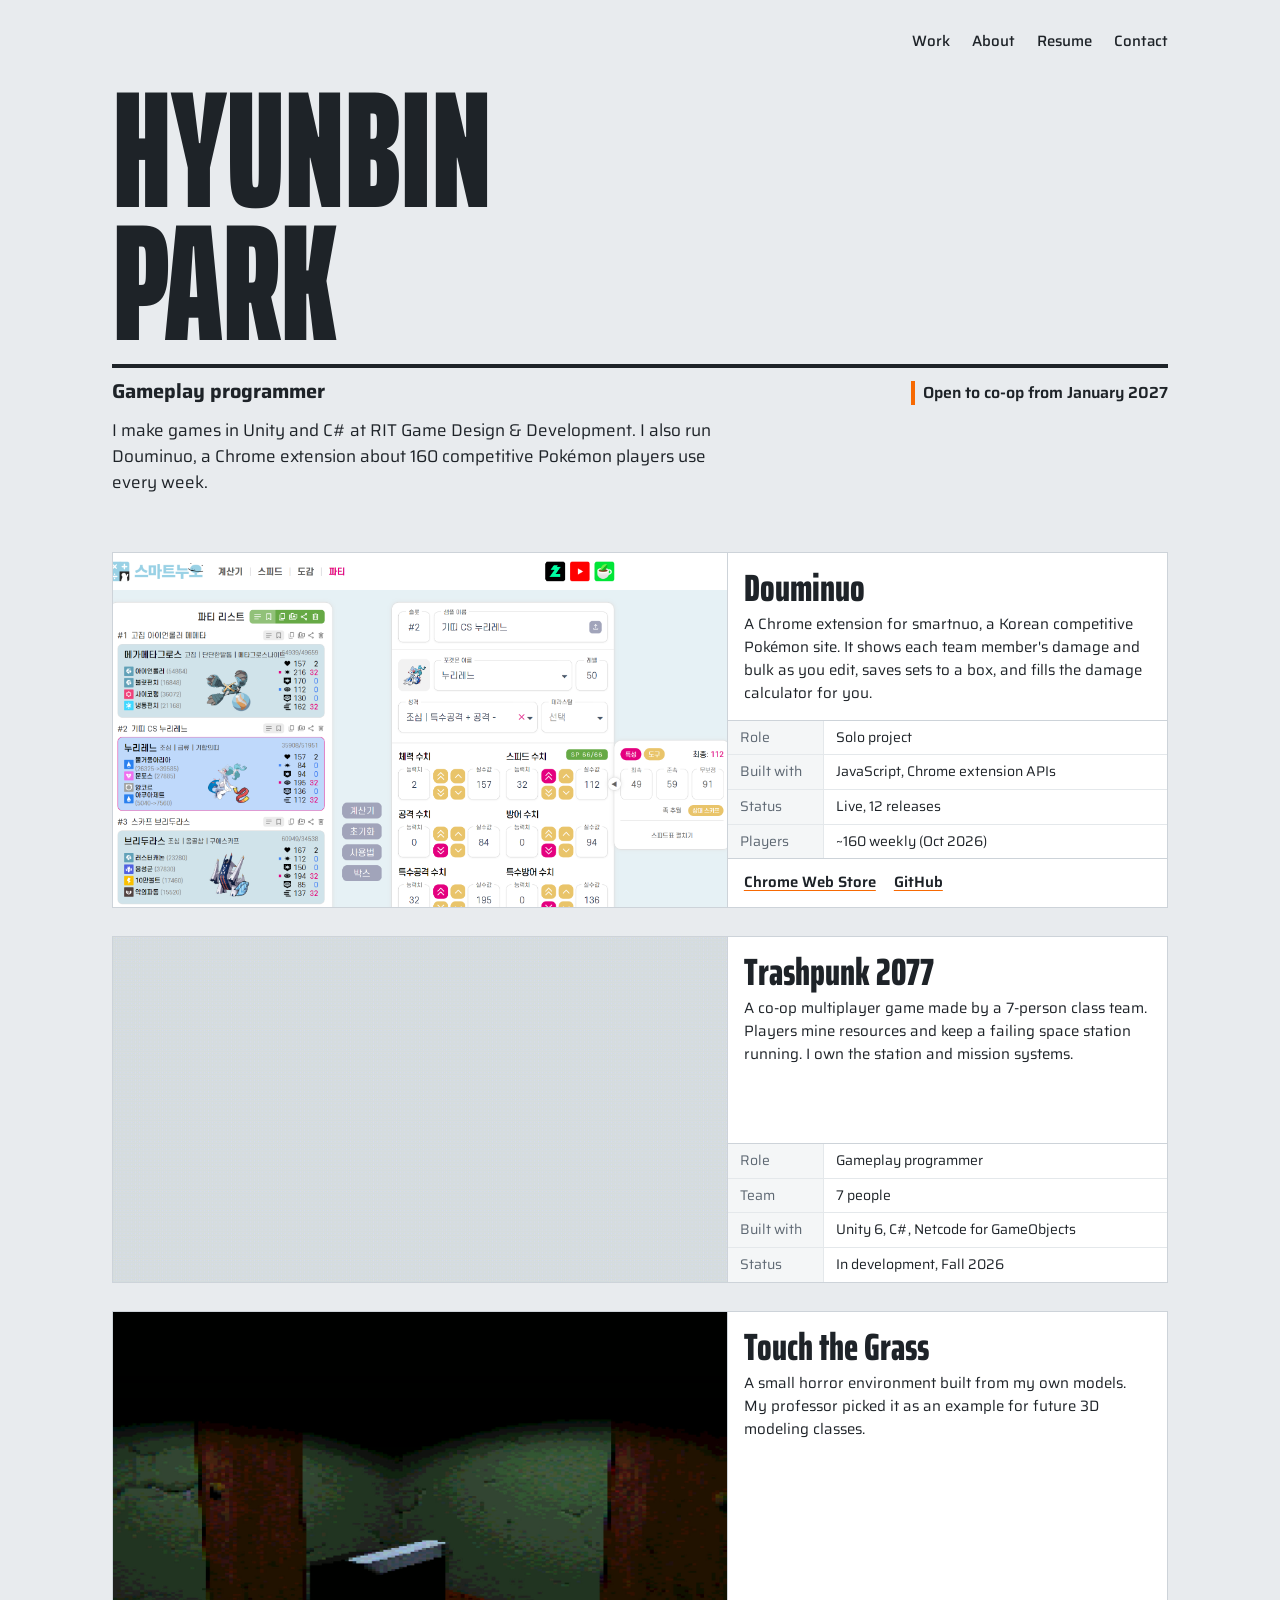
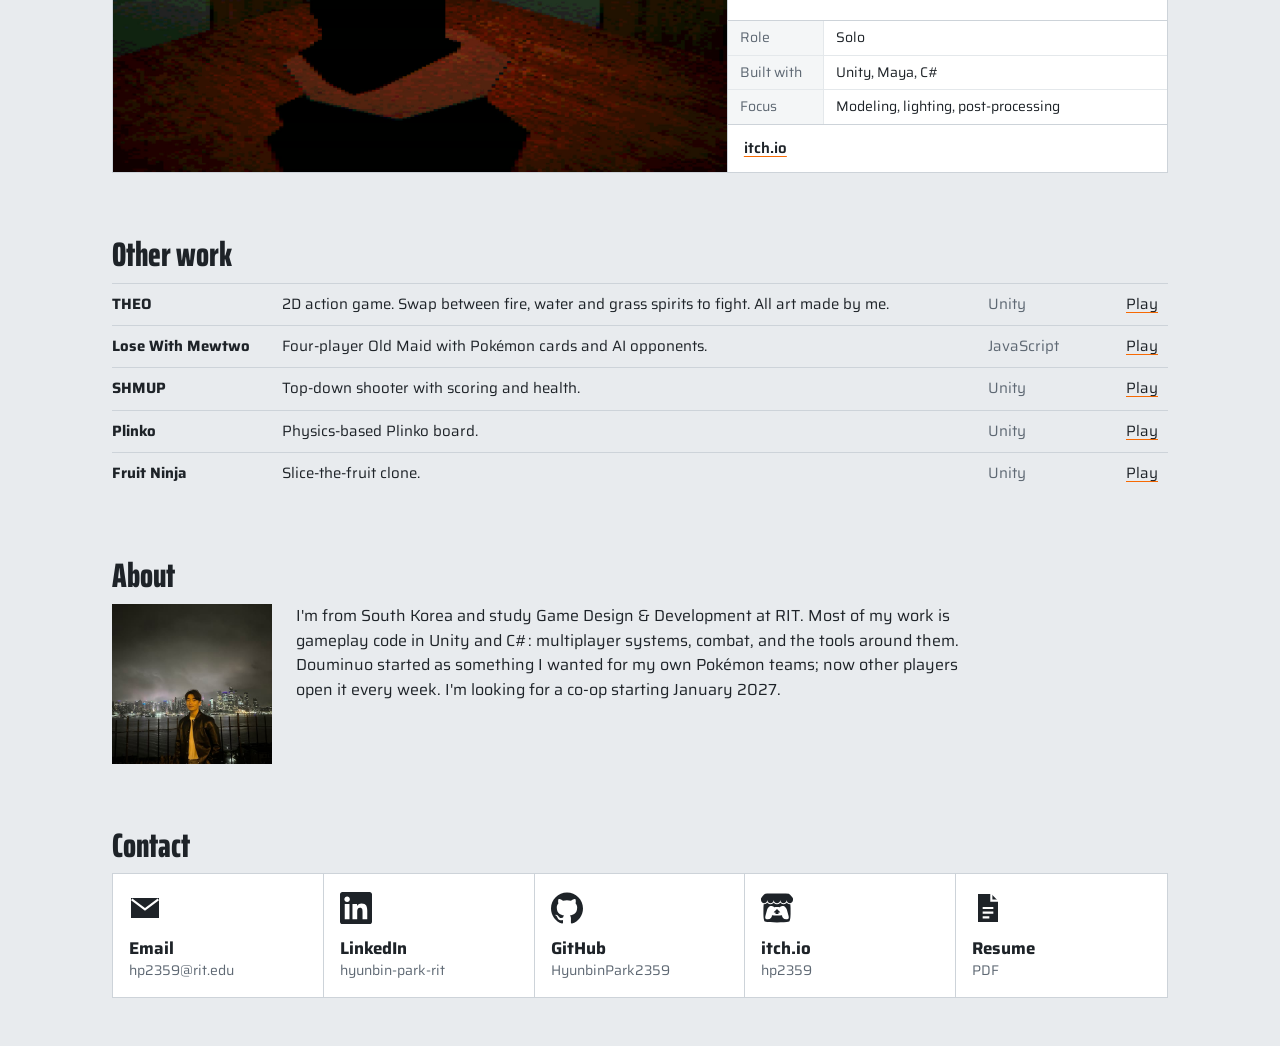
==== index.html @ ad038de9 "feat: make project cards link to case studies, add contact icons" ====
<!doctype html>
<html lang="en">
<head>
<meta charset="utf-8">
<meta name="viewport" content="width=device-width, initial-scale=1">
<title>Hyunbin Park, gameplay programmer</title>
<meta name="description" content="Hyunbin Park, gameplay programmer at RIT. Unity, C#, and Douminuo, a Chrome extension used weekly by competitive Pokémon players. Open to co-op from January 2027.">
<link rel="preconnect" href="https://fonts.googleapis.com">
<link rel="preconnect" href="https://fonts.gstatic.com" crossorigin>
<link href="https://fonts.googleapis.com/css2?family=Saira:wdth,wght@50..125,300..900&display=swap" rel="stylesheet">
<link rel="stylesheet" href="styles.css">
</head>
<body>
<div class="page">
  <nav class="nav" aria-label="Main"><a href="#work">Work</a><a href="#about">About</a><a href="assets/resume.pdf" target="_blank" rel="noopener">Resume</a><a href="#contact">Contact</a></nav>

  <header class="hero">
    <h1 class="name">Hyunbin<br> Park</h1>
    <div class="hero-row"><span class="role">Gameplay programmer</span><span class="avail">Open to co-op from January 2027</span></div>
    <p class="lede">I make games in Unity and C# at RIT Game Design &amp; Development. I also run Douminuo, a Chrome extension about 160 competitive Pokémon players use every week.</p>
  </header>

  <main>
  <section class="work" id="work" aria-label="Featured work">
    <article class="proj">
      <div class="media"><img src="assets/douminuo-overview.png" alt="Douminuo showing damage and bulk numbers on smartnuo's team page" width="2093" height="1152"></div>
      <div class="side">
        <h2><a href="douminuo.html">Douminuo</a></h2>
        <p class="blurb">A Chrome extension for smartnuo, a Korean competitive Pokémon site. It shows each team member's damage and bulk as you edit, saves sets to a box, and fills the damage calculator for you.</p>
        <dl class="insp">
          <dt>Role</dt><dd>Solo project</dd>
          <dt>Built with</dt><dd>JavaScript, Chrome extension APIs</dd>
          <dt>Status</dt><dd>Live, 12 releases</dd>
          <dt>Players</dt><dd>~160 weekly (Oct 2026)</dd>
        </dl>
        <div class="more"><a href="https://chromewebstore.google.com/detail/bmgohocnliecjcefhnaakbdcfjcdmoan" target="_blank" rel="noopener">Chrome Web Store</a><a href="https://github.com/douminuo/douminuo/blob/main/README.en.md" target="_blank" rel="noopener">GitHub</a></div>
      </div>
    </article>

    <article class="proj">
      <div class="media"><img src="assets/trashpunk.gif" alt="Trashpunk 2077 gameplay: players working around the space station" width="1280" height="720"></div>
      <div class="side">
        <h2><a href="trashpunk-2077.html">Trashpunk 2077</a></h2>
        <p class="blurb">A co-op multiplayer game made by a 7-person class team. Players mine resources and keep a failing space station running. I own the station and mission systems.</p>
        <dl class="insp">
          <dt>Role</dt><dd>Gameplay programmer</dd>
          <dt>Team</dt><dd>7 people</dd>
          <dt>Built with</dt><dd>Unity 6, C#, Netcode for GameObjects</dd>
          <dt>Status</dt><dd>In development, Fall 2026</dd>
        </dl>
      </div>
    </article>

    <article class="proj">
      <div class="media"><img src="assets/touch-the-grass.jpg" alt="Touch the Grass: a dark room with green walls and two wooden doors" width="1600" height="1200" loading="lazy"></div>
      <div class="side">
        <h2><a href="touch-the-grass.html">Touch the Grass</a></h2>
        <p class="blurb">A small horror environment built from my own models. My professor picked it as an example for future 3D modeling classes.</p>
        <dl class="insp">
          <dt>Role</dt><dd>Solo</dd>
          <dt>Built with</dt><dd>Unity, Maya, C#</dd>
          <dt>Focus</dt><dd>Modeling, lighting, post-processing</dd>
        </dl>
        <div class="more"><a href="https://hp2359.itch.io/touch-the-grass" target="_blank" rel="noopener">itch.io</a></div>
      </div>
    </article>
  </section>

  <h2 class="sec-h">Other work</h2>
  <table class="other">
    <tr><th scope="row">THEO</th><td>2D action game. Swap between fire, water and grass spirits to fight. All art made by me.</td><td class="eng">Unity</td><td class="lk"><a href="https://hp2359.itch.io/theo" target="_blank" rel="noopener">Play</a></td></tr>
    <tr><th scope="row">Lose With Mewtwo</th><td>Four-player Old Maid with Pokémon cards and AI opponents.</td><td class="eng">JavaScript</td><td class="lk"><a href="https://people.rit.edu/hp2359/235/project3/" target="_blank" rel="noopener">Play</a></td></tr>
    <tr><th scope="row">SHMUP</th><td>Top-down shooter with scoring and health.</td><td class="eng">Unity</td><td class="lk"><a href="https://hp2359.itch.io/shmup-final" target="_blank" rel="noopener">Play</a></td></tr>
    <tr><th scope="row">Plinko</th><td>Physics-based Plinko board.</td><td class="eng">Unity</td><td class="lk"><a href="https://igme-202-2245.github.io/202-work-HyunbinPark2359/Project_01/" target="_blank" rel="noopener">Play</a></td></tr>
    <tr><th scope="row">Fruit Ninja</th><td>Slice-the-fruit clone.</td><td class="eng">Unity</td><td class="lk"><a href="https://igme-202-2245.github.io/202-work-HyunbinPark2359/Project_02/" target="_blank" rel="noopener">Play</a></td></tr>
  </table>

  <h2 class="sec-h" id="about">About</h2>
  <div class="about">
    <img src="assets/me.jpg" alt="Hyunbin Park" width="480" height="640" loading="lazy">
    <p>I'm from South Korea and study Game Design &amp; Development at RIT. Most of my work is gameplay code in Unity and C#: multiplayer systems, combat, and the tools around them. Douminuo started as something I wanted for my own Pokémon teams; now other players open it every week. I'm looking for a co-op starting January 2027.</p>
  </div>

  <h2 class="sec-h" id="contact">Contact</h2>
  <div class="contact">
    <a href="mailto:hp2359@rit.edu"><svg viewBox="0 0 24 24" aria-hidden="true"><path d="M1.5 4.5h21v15h-21z"/><path class="cut" d="m2 5.5 10 7.5 10-7.5"/></svg><span>Email<small>hp2359@rit.edu</small></span></a>
    <a href="https://linkedin.com/in/hyunbin-park-rit/" target="_blank" rel="noopener"><svg viewBox="0 0 24 24" aria-hidden="true"><path d="M20.447 20.452h-3.554v-5.569c0-1.328-.027-3.037-1.852-3.037-1.853 0-2.136 1.445-2.136 2.939v5.667H9.351V9h3.414v1.561h.046c.477-.9 1.637-1.85 3.37-1.85 3.601 0 4.267 2.37 4.267 5.455v6.286zM5.337 7.433c-1.144 0-2.063-.926-2.063-2.065 0-1.138.92-2.063 2.063-2.063 1.14 0 2.064.925 2.064 2.063 0 1.139-.925 2.065-2.064 2.065zm1.782 13.019H3.555V9h3.564v11.452zM22.225 0H1.771C.792 0 0 .774 0 1.729v20.542C0 23.227.792 24 1.771 24h20.451C23.2 24 24 23.227 24 22.271V1.729C24 .774 23.2 0 22.222 0h.003z"/></svg><span>LinkedIn<small>hyunbin-park-rit</small></span></a>
    <a href="https://github.com/HyunbinPark2359" target="_blank" rel="noopener"><svg viewBox="0 0 24 24" aria-hidden="true"><path d="M12 .297c-6.63 0-12 5.373-12 12 0 5.303 3.438 9.8 8.205 11.385.6.113.82-.258.82-.577 0-.285-.01-1.04-.015-2.04-3.338.724-4.042-1.61-4.042-1.61C4.422 18.07 3.633 17.7 3.633 17.7c-1.087-.744.084-.729.084-.729 1.205.084 1.838 1.236 1.838 1.236 1.07 1.835 2.809 1.305 3.495.998.108-.776.417-1.305.76-1.605-2.665-.3-5.466-1.332-5.466-5.93 0-1.31.465-2.38 1.235-3.22-.135-.303-.54-1.523.105-3.176 0 0 1.005-.322 3.3 1.23.96-.267 1.98-.399 3-.405 1.02.006 2.04.138 3 .405 2.28-1.552 3.285-1.23 3.285-1.23.645 1.653.24 2.873.12 3.176.765.84 1.23 1.91 1.23 3.22 0 4.61-2.805 5.625-5.475 5.92.42.36.81 1.096.81 2.22 0 1.606-.015 2.896-.015 3.286 0 .315.21.69.825.57C20.565 22.092 24 17.592 24 12.297c0-6.627-5.373-12-12-12"/></svg><span>GitHub<small>HyunbinPark2359</small></span></a>
    <a href="https://hp2359.itch.io" target="_blank" rel="noopener"><svg viewBox="0 0 24 24" aria-hidden="true"><path d="M3.13 1.338C2.08 1.96.02 4.328 0 4.95v1.03c0 1.303 1.22 2.45 2.325 2.45 1.33 0 2.436-1.102 2.436-2.41 0 1.308 1.07 2.41 2.4 2.41 1.328 0 2.362-1.102 2.362-2.41 0 1.308 1.137 2.41 2.466 2.41h.024c1.33 0 2.466-1.102 2.466-2.41 0 1.308 1.034 2.41 2.363 2.41 1.33 0 2.4-1.102 2.4-2.41 0 1.308 1.106 2.41 2.435 2.41C22.78 8.43 24 7.282 24 5.98V4.95c-.02-.62-2.082-2.99-3.13-3.612-3.253-.114-5.508-.134-8.87-.133-3.362 0-7.945.053-8.87.133zm6.376 6.477a2.74 2.74 0 0 1-.468.602c-.5.49-1.19.795-1.947.795a2.786 2.786 0 0 1-1.95-.795c-.182-.178-.32-.37-.446-.59-.127.222-.303.412-.486.59a2.788 2.788 0 0 1-1.95.795c-.092 0-.187-.025-.264-.052-.107 1.113-.152 2.176-.168 2.95v.005l-.006 1.167c.02 2.334-.23 7.564 1.03 8.85 1.952.454 5.545.662 9.15.663 3.605 0 7.198-.21 9.15-.664 1.26-1.284 1.01-6.514 1.03-8.848l-.006-1.167v-.004c-.016-.775-.06-1.838-.168-2.95-.077.026-.172.052-.263.052a2.788 2.788 0 0 1-1.95-.795c-.184-.178-.36-.368-.486-.59-.127.22-.265.412-.447.59a2.786 2.786 0 0 1-1.95.794c-.76 0-1.446-.303-1.948-.793a2.74 2.74 0 0 1-.468-.602 2.738 2.738 0 0 1-.463.602 2.787 2.787 0 0 1-1.95.794h-.16a2.787 2.787 0 0 1-1.95-.793 2.738 2.738 0 0 1-.464-.602zm-2.004 2.59v.002c.795.002 1.5 0 2.373.953.687-.072 1.406-.108 2.125-.107.72 0 1.438.035 2.125.107.873-.953 1.578-.95 2.372-.953.376 0 1.876 0 2.92 2.934l1.123 4.028c.832 2.995-.266 3.068-1.636 3.07-2.03-.075-3.156-1.55-3.156-3.025-1.124.184-2.436.276-3.748.277-1.312 0-2.624-.093-3.748-.277 0 1.475-1.125 2.95-3.156 3.026-1.37-.004-2.468-.077-1.636-3.072l1.122-4.027c1.045-2.934 2.545-2.934 2.92-2.934zM12 12.714c-.002.002-2.14 1.964-2.523 2.662l1.4-.056v1.22c0 .056.56.033 1.123.007.562.026 1.124.05 1.124-.008v-1.22l1.4.055C14.138 14.677 12 12.713 12 12.713z"/></svg><span>itch.io<small>hp2359</small></span></a>
    <a href="assets/resume.pdf" target="_blank" rel="noopener"><svg viewBox="0 0 24 24" aria-hidden="true"><path d="M4.5 1.5h10L19.5 6.5v16h-15z"/><path class="cut" d="M14.5 1.5v5h5M8 12h8M8 15.5h8M8 19h5"/></svg><span>Resume<small>PDF</small></span></a>
  </div>
  </main>
</div>
</body>
</html>
---- styles.css ----
:root {
  --bg: #E8EBEE; --surface: #FFFFFF; --ink: #1E2328; --muted: #5E6873; --line: #CDD3D9; --accent: #F76902;
  --row: #E4E8EB; --key: #F4F6F7; --media: #D9DEE3;
}
* { box-sizing: border-box; }
html { -webkit-text-size-adjust: 100%; }
body { margin: 0; background: var(--bg); color: var(--ink); font-family: "Saira", sans-serif; font-size: 16px; line-height: 1.55; }
p { margin: 0 0 12px; text-wrap: pretty; }
h1, h2, h3 { text-wrap: balance; }
img, video { display: block; width: 100%; height: auto; }
a { color: var(--ink); text-decoration-color: var(--accent); text-underline-offset: 3px; }
a:hover { color: var(--accent); }
:focus-visible { outline: 3px solid var(--accent); outline-offset: 2px; }

.page { max-width: 1120px; margin: 0 auto; padding: 28px 32px 48px; }
.nav, .topbar { display: flex; justify-content: flex-end; gap: 22px; font-size: 15px; font-weight: 500; }
.topbar { justify-content: space-between; align-items: baseline; }
.nav a, .topbar a { text-decoration: none; }
.nav a, .topbar a, .more a, .links a, .lk a, .contact a { padding-block: 2px; }
.topbar .home { font-stretch: 62%; font-weight: 850; font-size: 20px; text-transform: uppercase; white-space: nowrap; }
.topbar span { display: flex; gap: 22px; }

/* Homepage hero */
.hero { margin-top: 28px; }
.name { font-stretch: 50%; font-weight: 900; font-size: clamp(72px, 13vw, 168px); line-height: .8; letter-spacing: -1px; margin: 0; text-transform: uppercase; }
.hero-row { display: flex; justify-content: space-between; align-items: baseline; gap: 8px 16px; flex-wrap: wrap;
  border-top: 4px solid var(--ink); margin-top: 14px; padding-top: 8px; }
.role { font-weight: 700; font-size: 20px; }
/* Orange as a marker, not text: #F76902 on --bg is 2.5:1. */
.avail { font-weight: 600; border-left: 4px solid var(--accent); padding-left: 8px; }
.lede { margin-top: 10px; max-width: 60ch; font-size: 17px; }

/* Featured projects */
.work { margin-top: 56px; display: grid; gap: 28px; }
.proj { position: relative; display: grid; grid-template-columns: 7fr 5fr; background: var(--surface); border: 1px solid var(--line); }
.proj .media { border-right: 1px solid var(--line); background: var(--media); }
/* Fill the media column when the side column is taller than the image. */
.proj .media img { height: 100%; object-fit: cover; }
.side { display: flex; flex-direction: column; }
.proj h2 { font-stretch: 62%; font-weight: 850; font-size: 38px; line-height: 1; margin: 16px 16px 6px; }
/* The title link covers the whole card; the outside links sit above it. */
.proj h2 a { text-decoration: none; }
.proj h2 a::after { content: ""; position: absolute; inset: 0; }
.proj h2 a:focus-visible { outline: none; }
.proj:has(h2 a:focus-visible) { outline: 3px solid var(--accent); outline-offset: 2px; }
.proj:has(h2 a:hover) { border-color: var(--ink); }
.proj:has(h2 a:hover) h2 a { color: var(--ink); text-decoration: underline; text-decoration-color: var(--accent); text-decoration-thickness: 3px; }
.proj .more a { position: relative; z-index: 1; }
.blurb { margin: 0 16px 14px; font-size: 15px; max-width: 44ch; }
.insp { display: grid; grid-template-columns: 96px 1fr; font-size: 14px; margin: 0; }
.proj .insp { border-top: 1px solid var(--line); margin-top: auto; }
.insp dt, .insp dd { margin: 0; padding: 6px 12px; border-bottom: 1px solid var(--row); }
.insp dt { color: var(--muted); background: var(--key); border-right: 1px solid var(--row); }
.insp dt:last-of-type, .insp dd:last-of-type { border-bottom: 0; }
.more { padding: 10px 16px; border-top: 1px solid var(--line); font-weight: 600; font-size: 15px; display: flex; flex-wrap: wrap; gap: 6px 18px; }

/* Sections */
.sec-h { font-stretch: 62%; font-weight: 850; font-size: 34px; line-height: 1.05; margin: 64px 0 10px; }
.other { width: 100%; border-collapse: collapse; font-size: 15px; }
.other th, .other td { padding: 9px 10px 9px 0; border-top: 1px solid var(--line); vertical-align: baseline; }
.other th { font-weight: 700; text-align: left; width: 170px; }
.other .eng { color: var(--muted); width: 110px; }
.other .lk { text-align: right; width: 70px; }
.about { display: grid; grid-template-columns: 160px 1fr; gap: 24px; align-items: start; }
.about img { aspect-ratio: 1; object-fit: cover; object-position: 50% 30%; }
.about p { max-width: 62ch; }
.contact { display: grid; grid-template-columns: repeat(5, 1fr); background: var(--surface); border: 1px solid var(--line); }
.contact a { display: flex; flex-direction: column; gap: 14px; padding: 18px 16px; border-right: 1px solid var(--line); text-decoration: none; font-size: 17px; font-weight: 700; line-height: 1.2; }
.contact a:last-child { border-right: 0; }
.contact a:hover { color: var(--ink); background: var(--key); }
.contact a:hover svg { color: var(--accent); }
.contact svg { width: 32px; height: 32px; fill: currentColor; }
.contact .cut { fill: none; stroke: var(--surface); stroke-width: 1.6; }
.contact a:hover .cut { stroke: var(--key); }
.contact small { display: block; margin-top: 3px; font-size: 14px; font-weight: 400; color: var(--muted); overflow-wrap: anywhere; }

/* Case study */
.cs-head { display: grid; grid-template-columns: 7fr 5fr; gap: 28px; margin-top: 36px; align-items: end; }
.cs-title { font-stretch: 50%; font-weight: 900; font-size: clamp(56px, 10vw, 124px); line-height: .82; margin: 0; letter-spacing: -1px; text-transform: uppercase; }
.sum { font-size: 18px; margin-top: 14px; max-width: 46ch; }
.cs-head .insp { background: var(--surface); border: 1px solid var(--line); }
.links { display: flex; flex-wrap: wrap; gap: 6px 18px; font-weight: 600; font-size: 15px; margin-top: 10px; }
.heroimg { margin-top: 28px; border: 1px solid var(--line); background: var(--media); }
.cs-body { display: grid; grid-template-columns: 180px 1fr; gap: 28px; margin-top: 48px; }
.toc { position: sticky; top: 16px; align-self: start; font-size: 14px; display: flex; flex-direction: column; gap: 6px; }
.toc a { text-decoration: none; color: var(--muted); padding-left: 8px; }
.toc a[aria-current] { color: var(--ink); font-weight: 700; box-shadow: inset 3px 0 0 var(--accent); }
.col { max-width: 70ch; min-width: 0; line-height: 1.6; }
.col h2 { font-stretch: 62%; font-weight: 850; font-size: 32px; line-height: 1.05; margin: 40px 0 12px; scroll-margin-top: 16px; }
.col h2:first-child { margin-top: 0; }
.feat { display: grid; grid-template-columns: 1fr 1fr; gap: 14px; margin: 6px 0 4px; }
.feat figure { margin: 0; background: var(--surface); border: 1px solid var(--line); }
.feat figcaption { font-size: 14px; padding: 8px 10px; }
.prob { border-top: 1px solid var(--line); padding-top: 12px; margin-top: 16px; }
.prob h3 { font-size: 18px; font-weight: 700; margin: 0 0 6px; }
.nums { display: grid; grid-template-columns: repeat(3, 1fr); background: var(--surface); border: 1px solid var(--line); margin: 6px 0 14px; }
.nums div { padding: 12px 14px; border-right: 1px solid var(--line); font-size: 14px; color: var(--muted); }
.nums div:last-child { border-right: 0; }
.nums b { display: block; font-stretch: 62%; font-weight: 850; font-size: 34px; color: var(--ink); line-height: 1.1; }
.pager { display: grid; grid-template-columns: 1fr auto 1fr; gap: 8px 16px; border-top: 4px solid var(--ink); margin-top: 56px; padding-top: 10px; font-weight: 600; }
.pager a:nth-child(2) { justify-self: center; }
.pager a:last-child { justify-self: end; text-align: right; }

@media (max-width: 760px) {
  .page { padding: 20px 16px 40px; }
  .proj, .cs-head, .cs-body, .about { grid-template-columns: 1fr; }
  .proj .media { border-right: 0; border-bottom: 1px solid var(--line); }
  .toc { display: none; }
  .feat { grid-template-columns: 1fr; }
  .about img { width: 140px; }
  .other th { width: auto; }
  .other .eng { display: none; }
  .nums b { font-size: 26px; }
  .pager { grid-template-columns: 1fr 1fr; }
  .pager a:nth-child(2) { order: 1; grid-column: 1 / -1; justify-self: start; }
  .contact { grid-template-columns: 1fr; }
  .contact a { flex-direction: row; align-items: center; border-right: 0; border-bottom: 1px solid var(--line); padding: 12px 14px; }
  .contact a:last-child { border-bottom: 0; }
  .contact svg { width: 28px; height: 28px; flex: none; }
}
@media (prefers-reduced-motion: reduce) { html { scroll-behavior: auto; } }
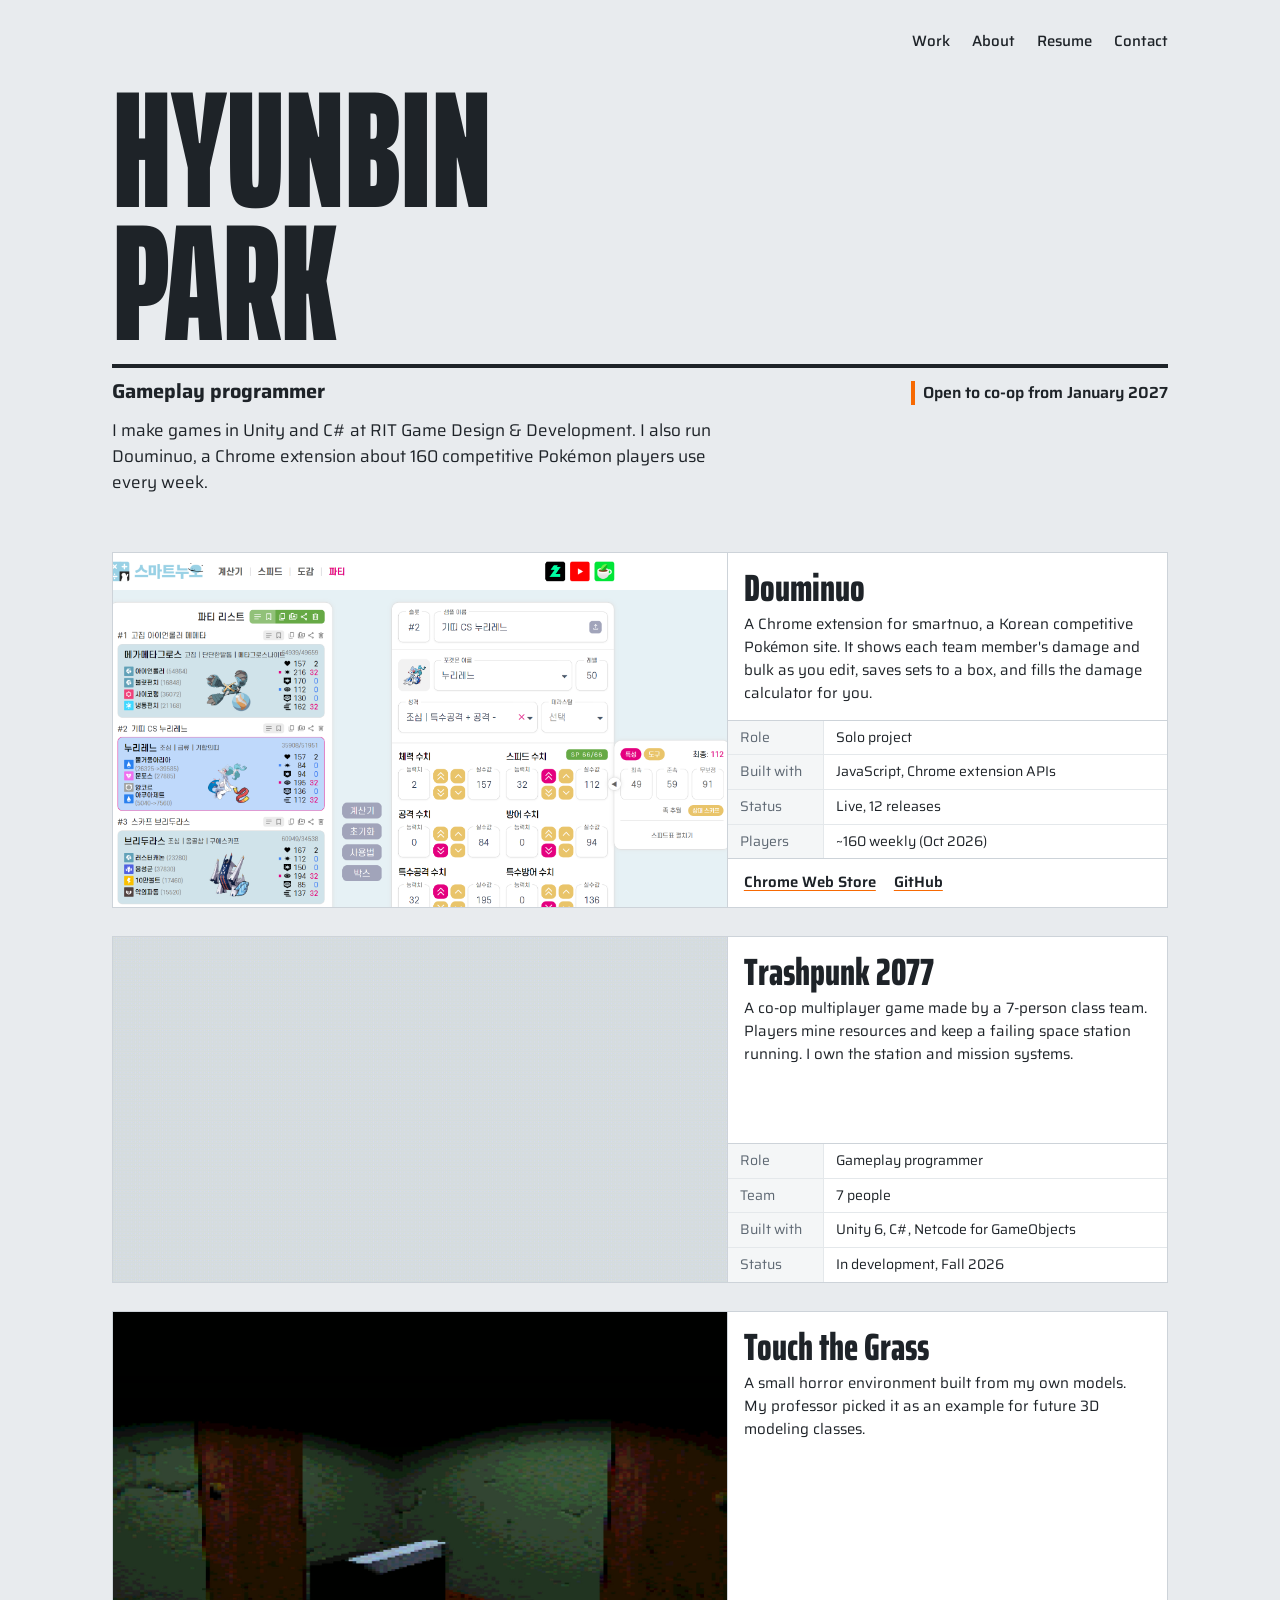
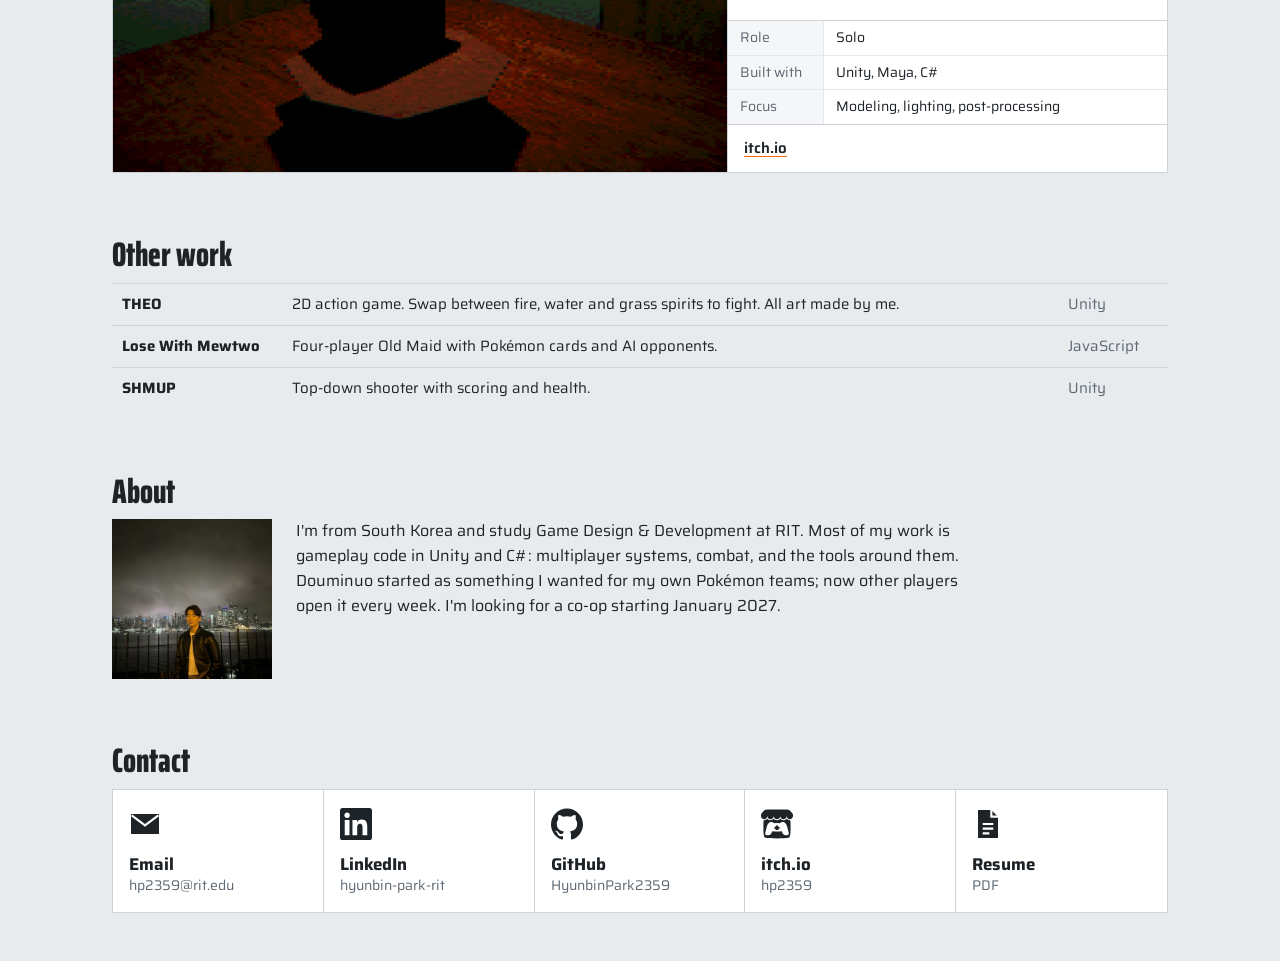
==== commit 3b979e3b: "feat: trim other work, make rows clickable, date Douminuo results" ====
--- a/index.html
+++ b/index.html
@@ -68,11 +68,9 @@
 
   <h2 class="sec-h">Other work</h2>
   <table class="other">
-    <tr><th scope="row">THEO</th><td>2D action game. Swap between fire, water and grass spirits to fight. All art made by me.</td><td class="eng">Unity</td><td class="lk"><a href="https://hp2359.itch.io/theo" target="_blank" rel="noopener">Play</a></td></tr>
-    <tr><th scope="row">Lose With Mewtwo</th><td>Four-player Old Maid with Pokémon cards and AI opponents.</td><td class="eng">JavaScript</td><td class="lk"><a href="https://people.rit.edu/hp2359/235/project3/" target="_blank" rel="noopener">Play</a></td></tr>
-    <tr><th scope="row">SHMUP</th><td>Top-down shooter with scoring and health.</td><td class="eng">Unity</td><td class="lk"><a href="https://hp2359.itch.io/shmup-final" target="_blank" rel="noopener">Play</a></td></tr>
-    <tr><th scope="row">Plinko</th><td>Physics-based Plinko board.</td><td class="eng">Unity</td><td class="lk"><a href="https://igme-202-2245.github.io/202-work-HyunbinPark2359/Project_01/" target="_blank" rel="noopener">Play</a></td></tr>
-    <tr><th scope="row">Fruit Ninja</th><td>Slice-the-fruit clone.</td><td class="eng">Unity</td><td class="lk"><a href="https://igme-202-2245.github.io/202-work-HyunbinPark2359/Project_02/" target="_blank" rel="noopener">Play</a></td></tr>
+    <tr><th scope="row"><a href="https://hp2359.itch.io/theo" target="_blank" rel="noopener">THEO</a></th><td>2D action game. Swap between fire, water and grass spirits to fight. All art made by me.</td><td class="eng">Unity</td></tr>
+    <tr><th scope="row"><a href="https://people.rit.edu/hp2359/235/project3/" target="_blank" rel="noopener">Lose With Mewtwo</a></th><td>Four-player Old Maid with Pokémon cards and AI opponents.</td><td class="eng">JavaScript</td></tr>
+    <tr><th scope="row"><a href="https://hp2359.itch.io/shmup-final" target="_blank" rel="noopener">SHMUP</a></th><td>Top-down shooter with scoring and health.</td><td class="eng">Unity</td></tr>
   </table>
 
   <h2 class="sec-h" id="about">About</h2>
--- a/styles.css
+++ b/styles.css
@@ -57,10 +57,17 @@
 /* Sections */
 .sec-h { font-stretch: 62%; font-weight: 850; font-size: 34px; line-height: 1.05; margin: 64px 0 10px; }
 .other { width: 100%; border-collapse: collapse; font-size: 15px; }
-.other th, .other td { padding: 9px 10px 9px 0; border-top: 1px solid var(--line); vertical-align: baseline; }
+.other th, .other td { padding: 9px 10px; border-top: 1px solid var(--line); vertical-align: baseline; }
 .other th { font-weight: 700; text-align: left; width: 170px; }
 .other .eng { color: var(--muted); width: 110px; }
-.other .lk { text-align: right; width: 70px; }
+/* The name link covers the whole row. */
+.other tr { position: relative; }
+.other th a { text-decoration: none; }
+.other th a::after { content: ""; position: absolute; inset: 0; }
+.other th a:focus-visible { outline: none; }
+.other tr:has(a:focus-visible) { outline: 3px solid var(--accent); outline-offset: -1px; }
+.other tr:has(a:hover) { background: var(--surface); }
+.other tr:has(a:hover) th a { color: var(--ink); text-decoration: underline; text-decoration-color: var(--accent); }
 .about { display: grid; grid-template-columns: 160px 1fr; gap: 24px; align-items: start; }
 .about img { aspect-ratio: 1; object-fit: cover; object-position: 50% 30%; }
 .about p { max-width: 62ch; }
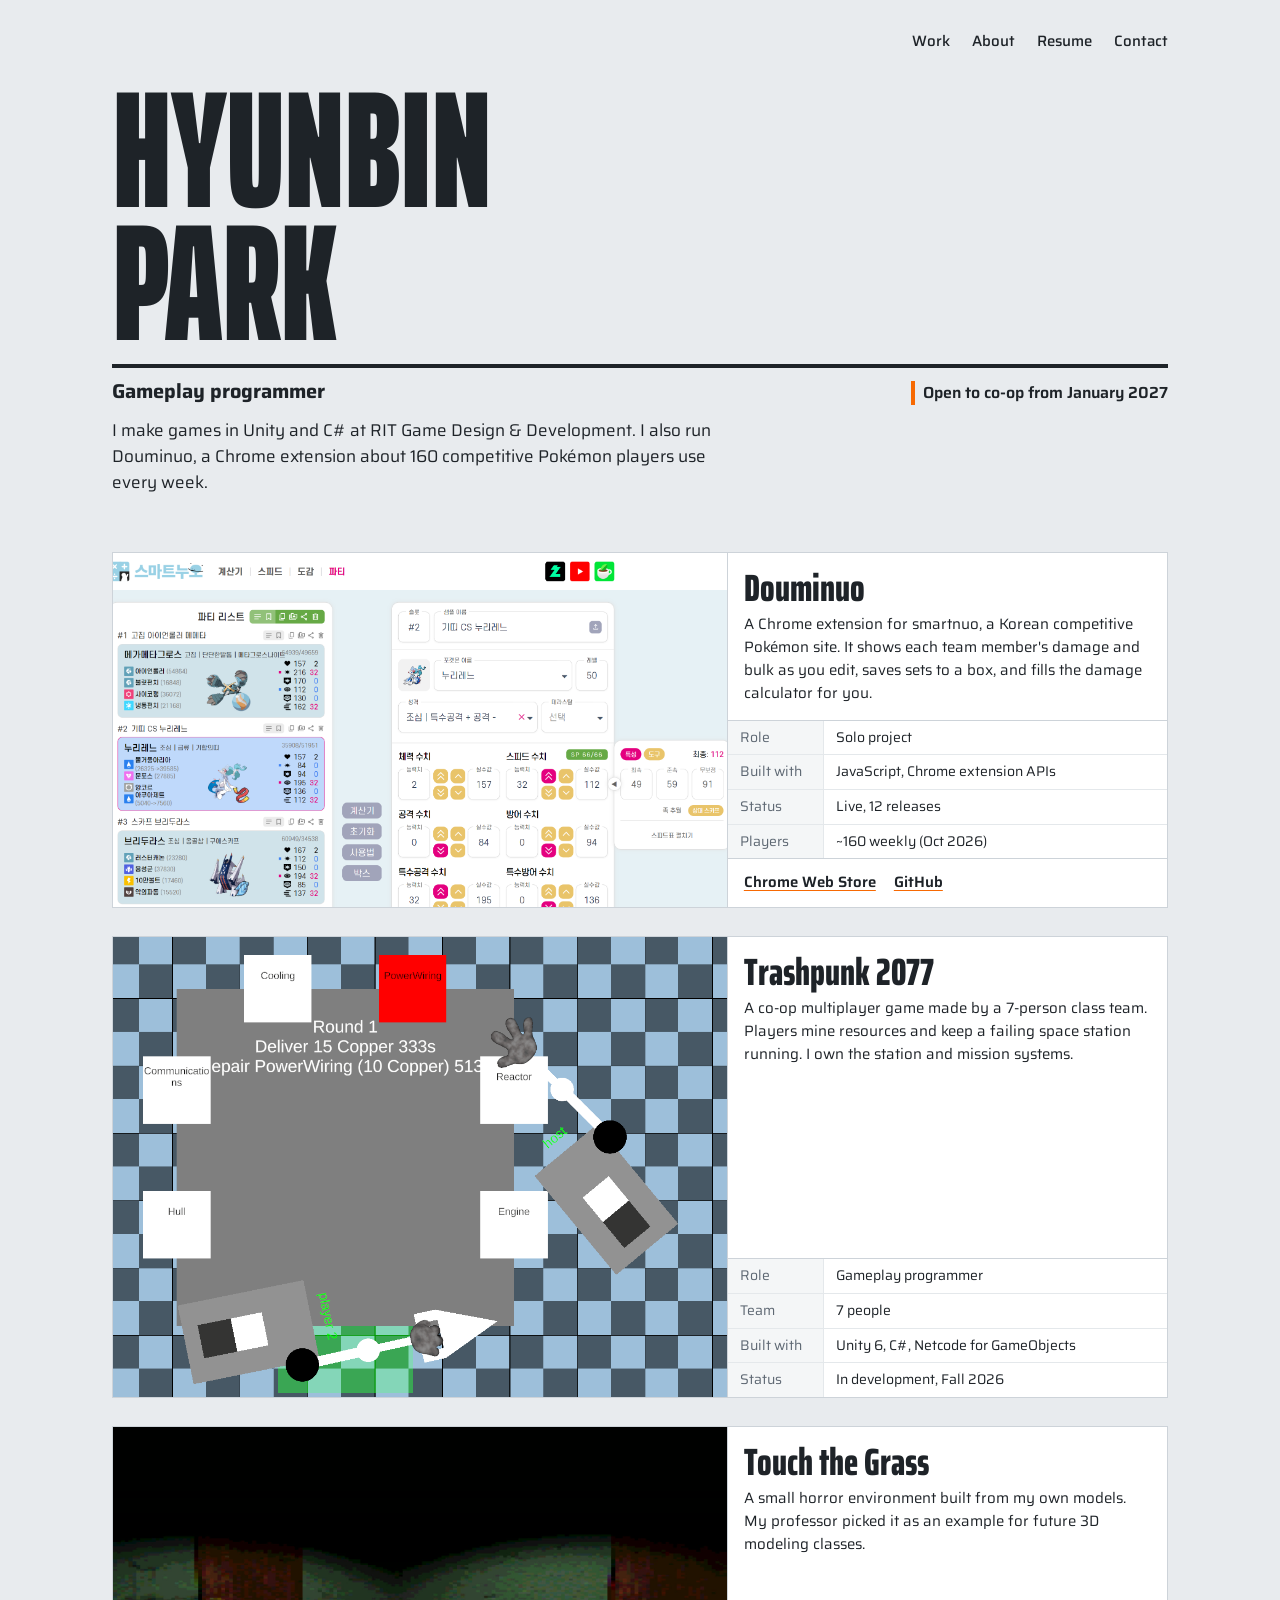
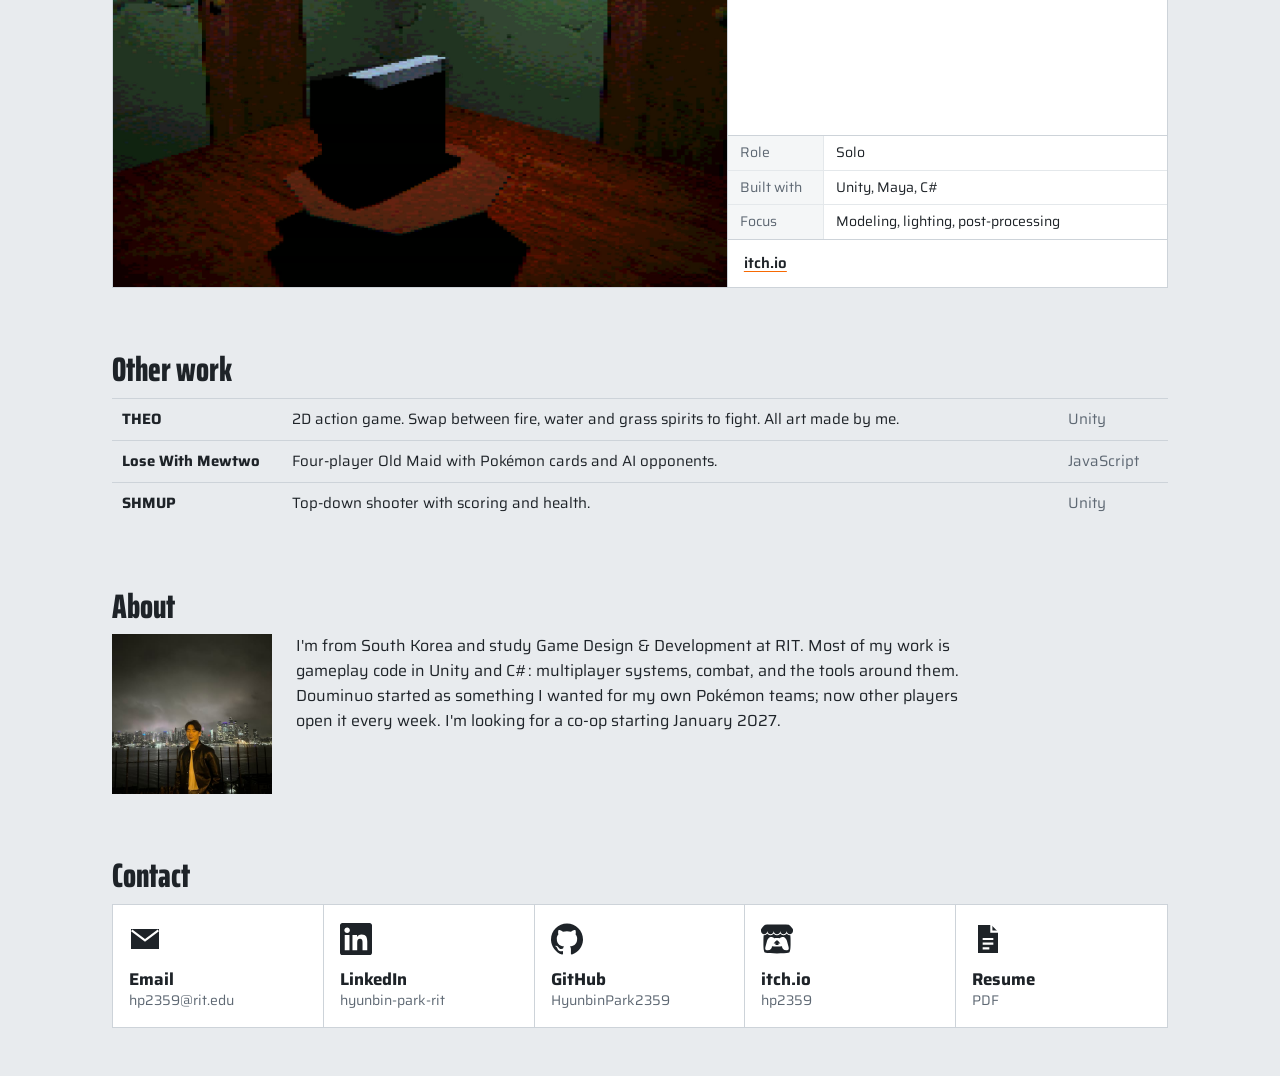
==== commit 044c2243: "feat: add Trashpunk 2077 screenshot, mission timers in status" ====
--- a/index.html
+++ b/index.html
@@ -3,6 +3,7 @@
 <head>
 <meta charset="utf-8">
 <meta name="viewport" content="width=device-width, initial-scale=1">
+<meta name="robots" content="noindex">
 <title>Hyunbin Park, gameplay programmer</title>
 <meta name="description" content="Hyunbin Park, gameplay programmer at RIT. Unity, C#, and Douminuo, a Chrome extension used weekly by competitive Pokémon players. Open to co-op from January 2027.">
 <link rel="preconnect" href="https://fonts.googleapis.com">
@@ -38,7 +39,7 @@
     </article>
 
     <article class="proj">
-      <div class="media"><img src="assets/trashpunk.gif" alt="Trashpunk 2077 gameplay: players working around the space station" width="1280" height="720"></div>
+      <div class="media"><img src="assets/trashpunk.png" alt="Trashpunk 2077 prototype: two players at the space station, with a broken PowerWiring system and the round's delivery and repair missions" width="1120" height="840"></div>
       <div class="side">
         <h2><a href="trashpunk-2077.html">Trashpunk 2077</a></h2>
         <p class="blurb">A co-op multiplayer game made by a 7-person class team. Players mine resources and keep a failing space station running. I own the station and mission systems.</p>
--- a/styles.css
+++ b/styles.css
@@ -117,6 +117,8 @@
   .about img { width: 140px; }
   .other th { width: auto; }
   .other .eng { display: none; }
+  /* No hover on touch screens, so mark the rows as links that open elsewhere. */
+  .other td:nth-child(2) { padding-right: 30px; background: url("data:image/svg+xml,%3Csvg xmlns='http://www.w3.org/2000/svg' viewBox='0 0 24 24' fill='none' stroke='%235E6873' stroke-width='2.2' stroke-linecap='square'%3E%3Cpath d='M7 17 17 7M9 7h8v8'/%3E%3C/svg%3E") no-repeat right 4px center / 16px; }
   .nums b { font-size: 26px; }
   .pager { grid-template-columns: 1fr 1fr; }
   .pager a:nth-child(2) { order: 1; grid-column: 1 / -1; justify-self: start; }
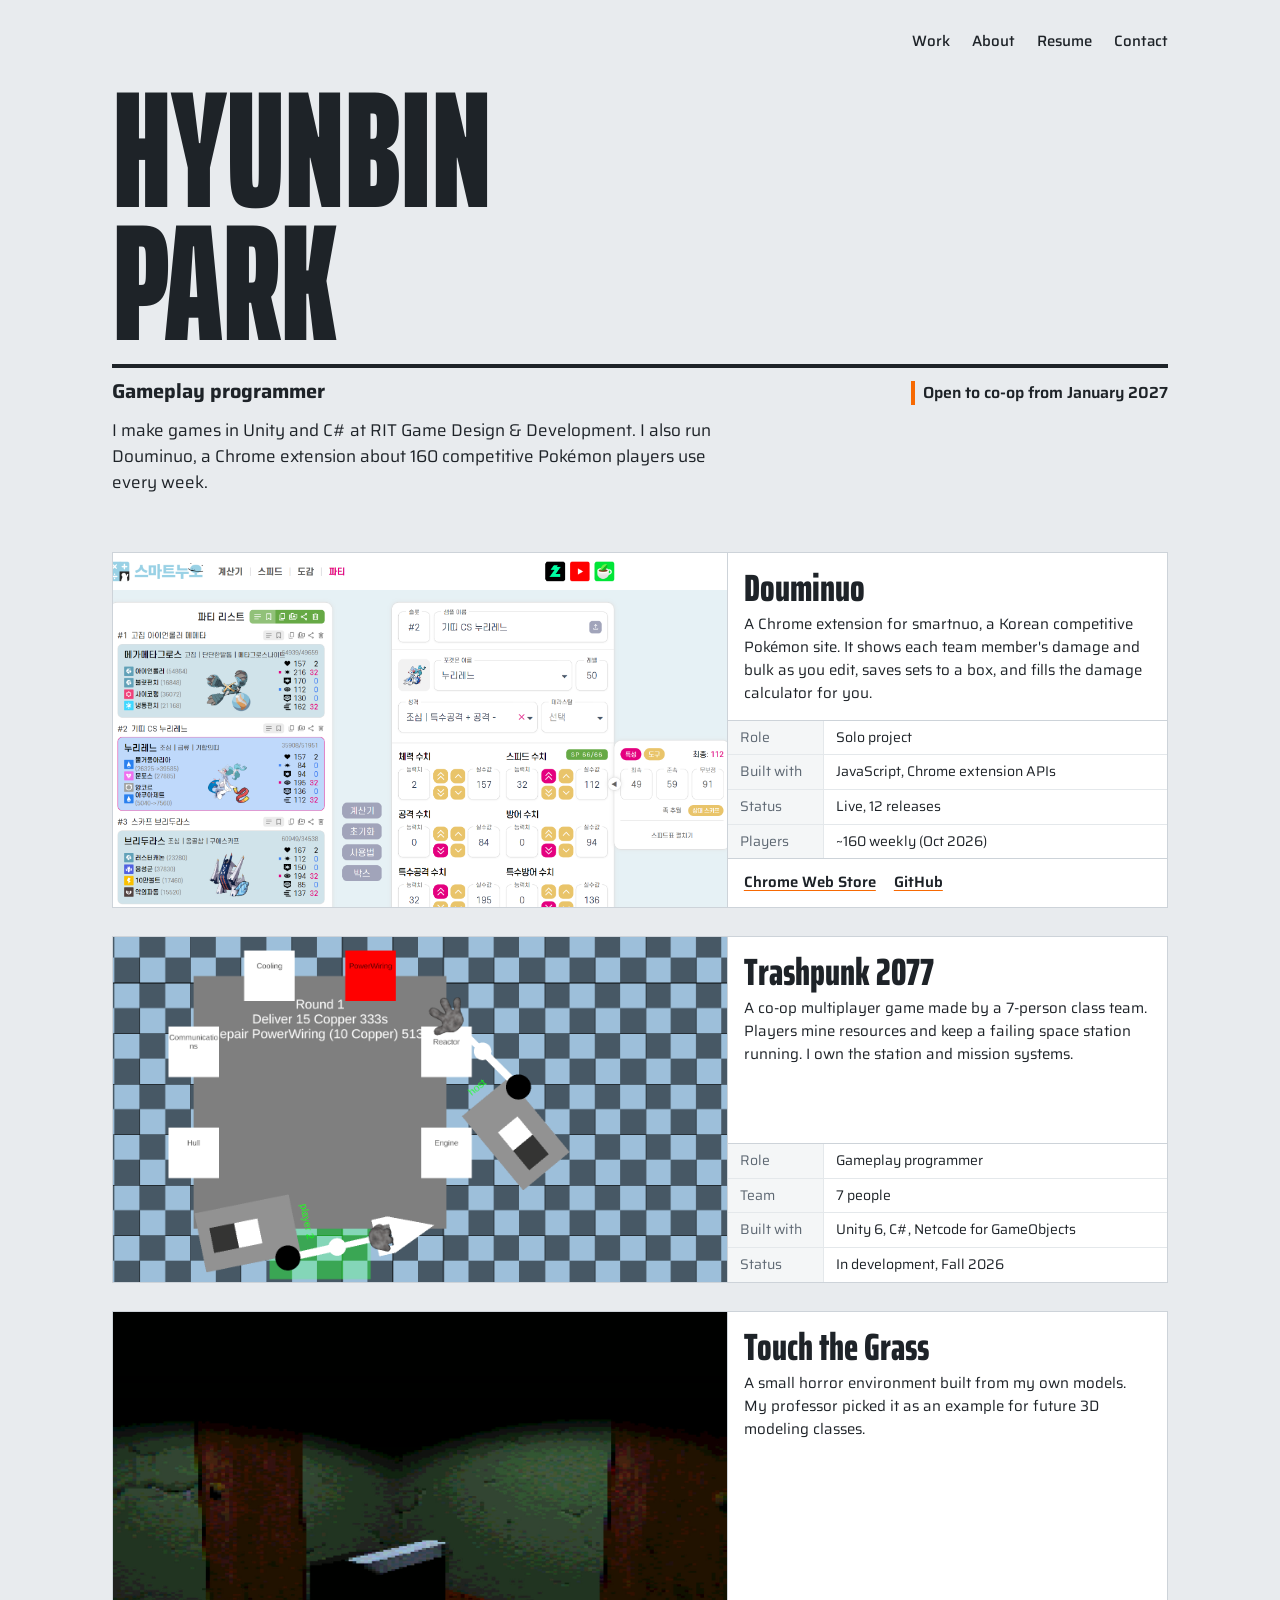
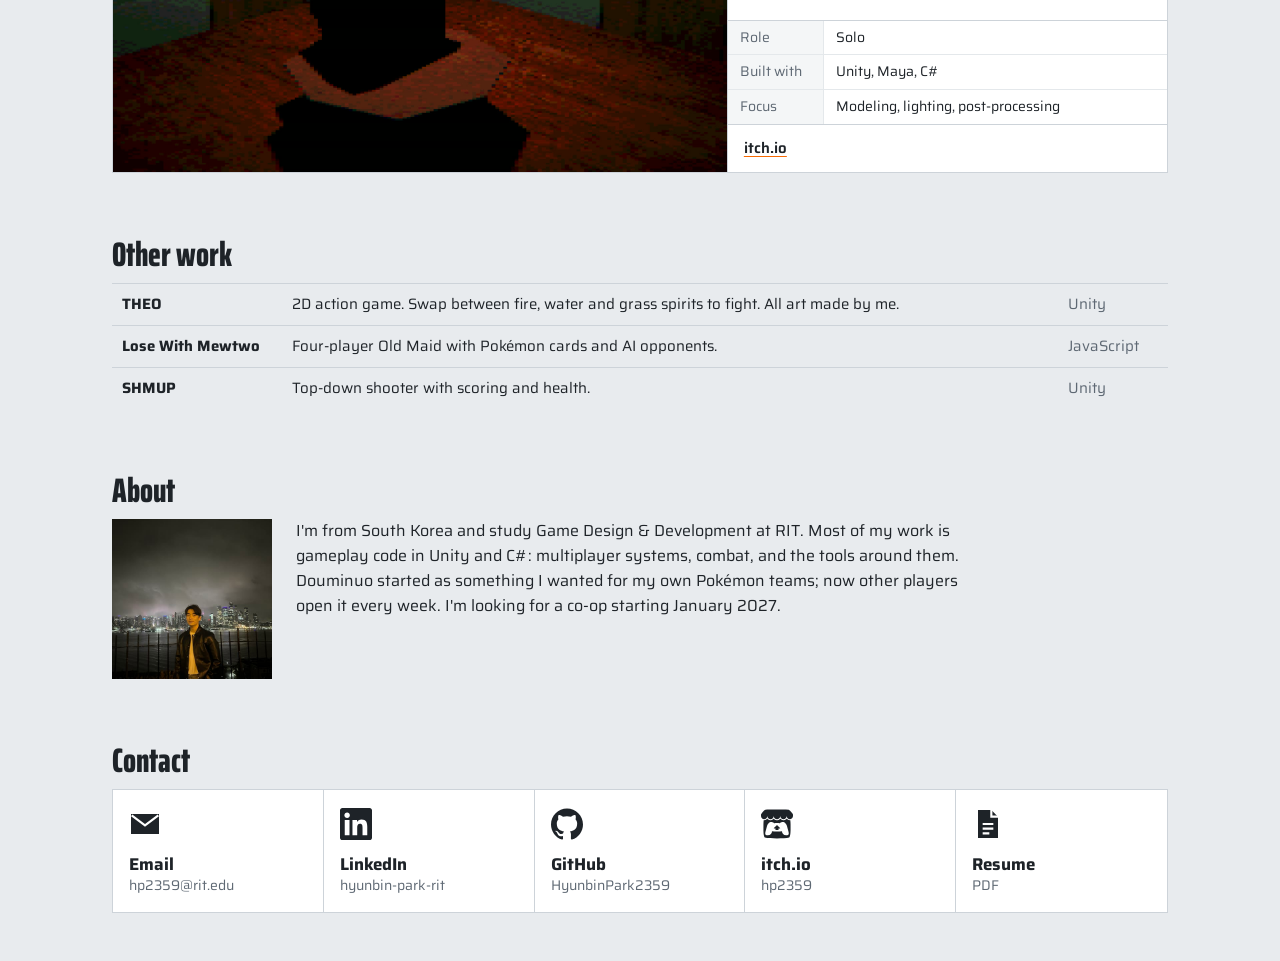
==== commit 8eb04171: "feat: widen Trashpunk 2077 screenshot to 16:9" ====
--- a/index.html
+++ b/index.html
@@ -39,7 +39,7 @@
     </article>
 
     <article class="proj">
-      <div class="media"><img src="assets/trashpunk.png" alt="Trashpunk 2077 prototype: two players at the space station, with a broken PowerWiring system and the round's delivery and repair missions" width="1120" height="840"></div>
+      <div class="media"><img src="assets/trashpunk.png" alt="Trashpunk 2077 prototype: two players at the space station, with a broken PowerWiring system and the round's delivery and repair missions" width="1494" height="840"></div>
       <div class="side">
         <h2><a href="trashpunk-2077.html">Trashpunk 2077</a></h2>
         <p class="blurb">A co-op multiplayer game made by a 7-person class team. Players mine resources and keep a failing space station running. I own the station and mission systems.</p>
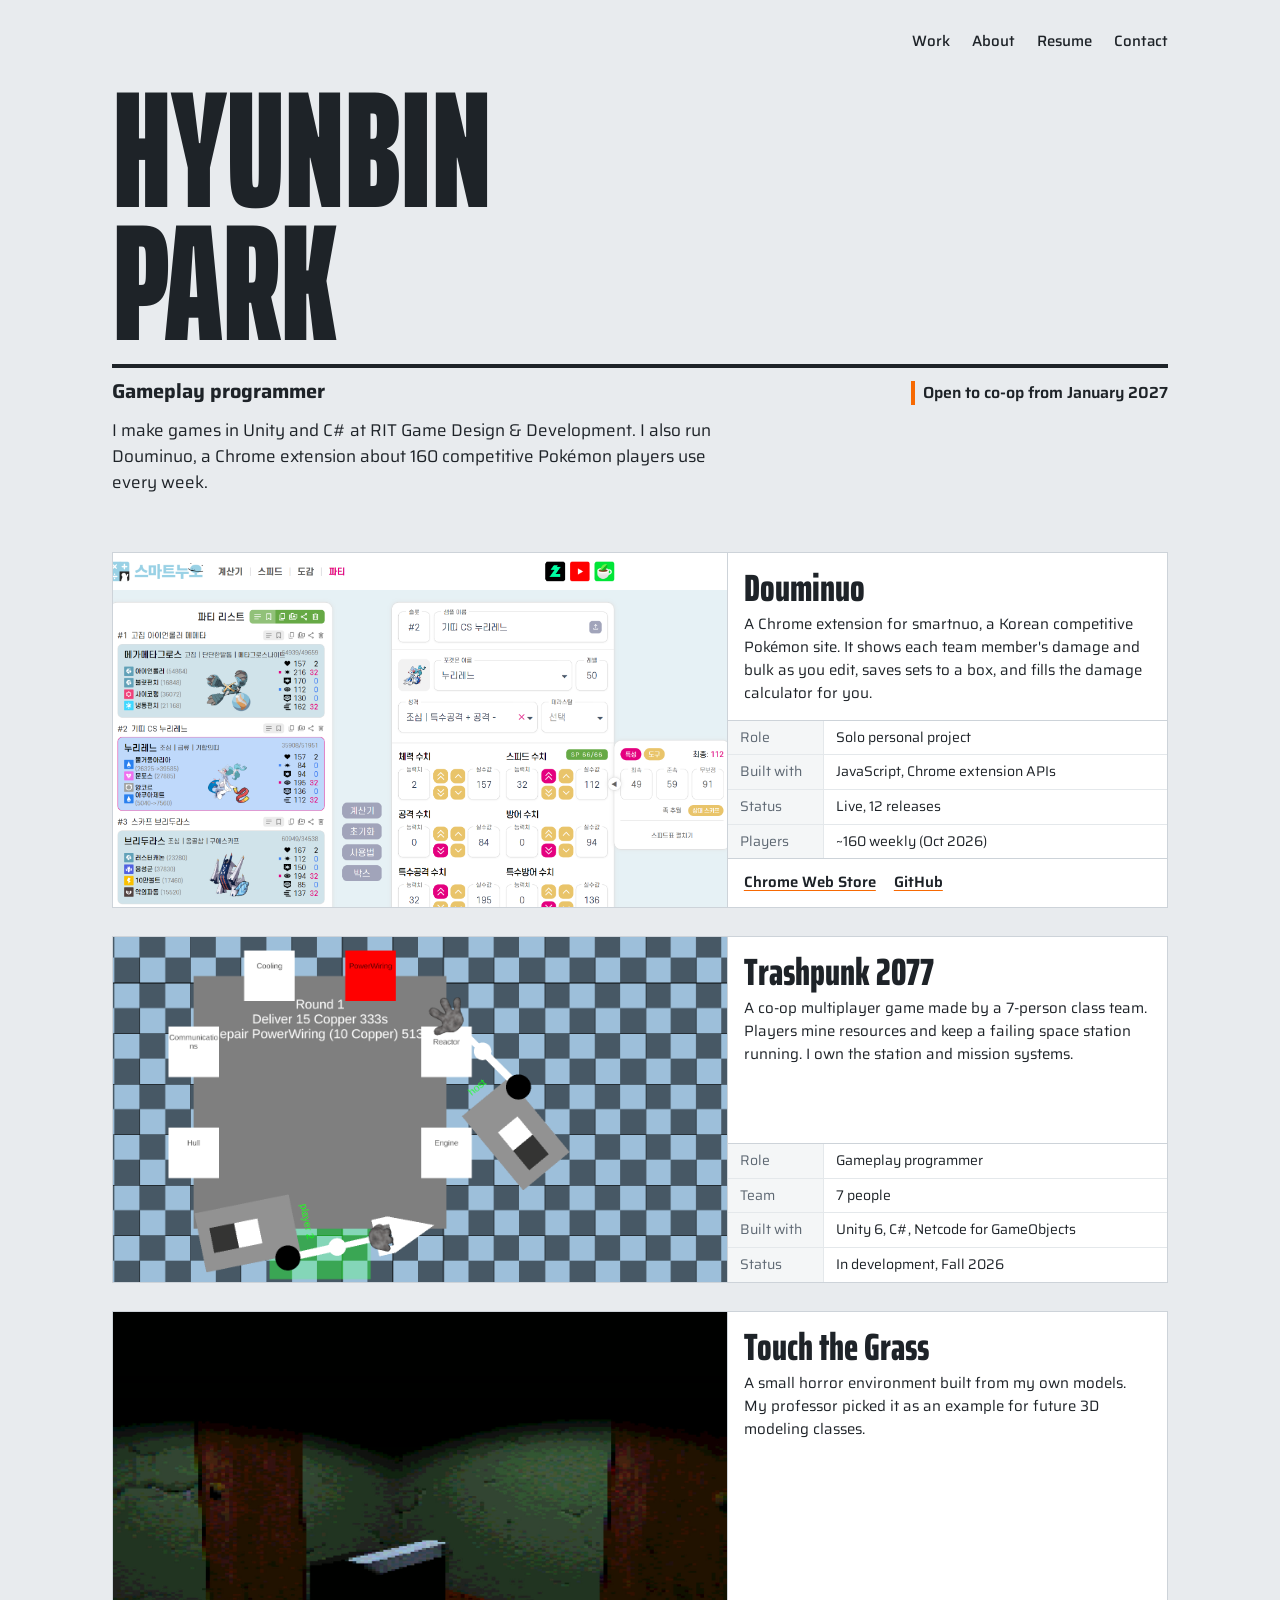
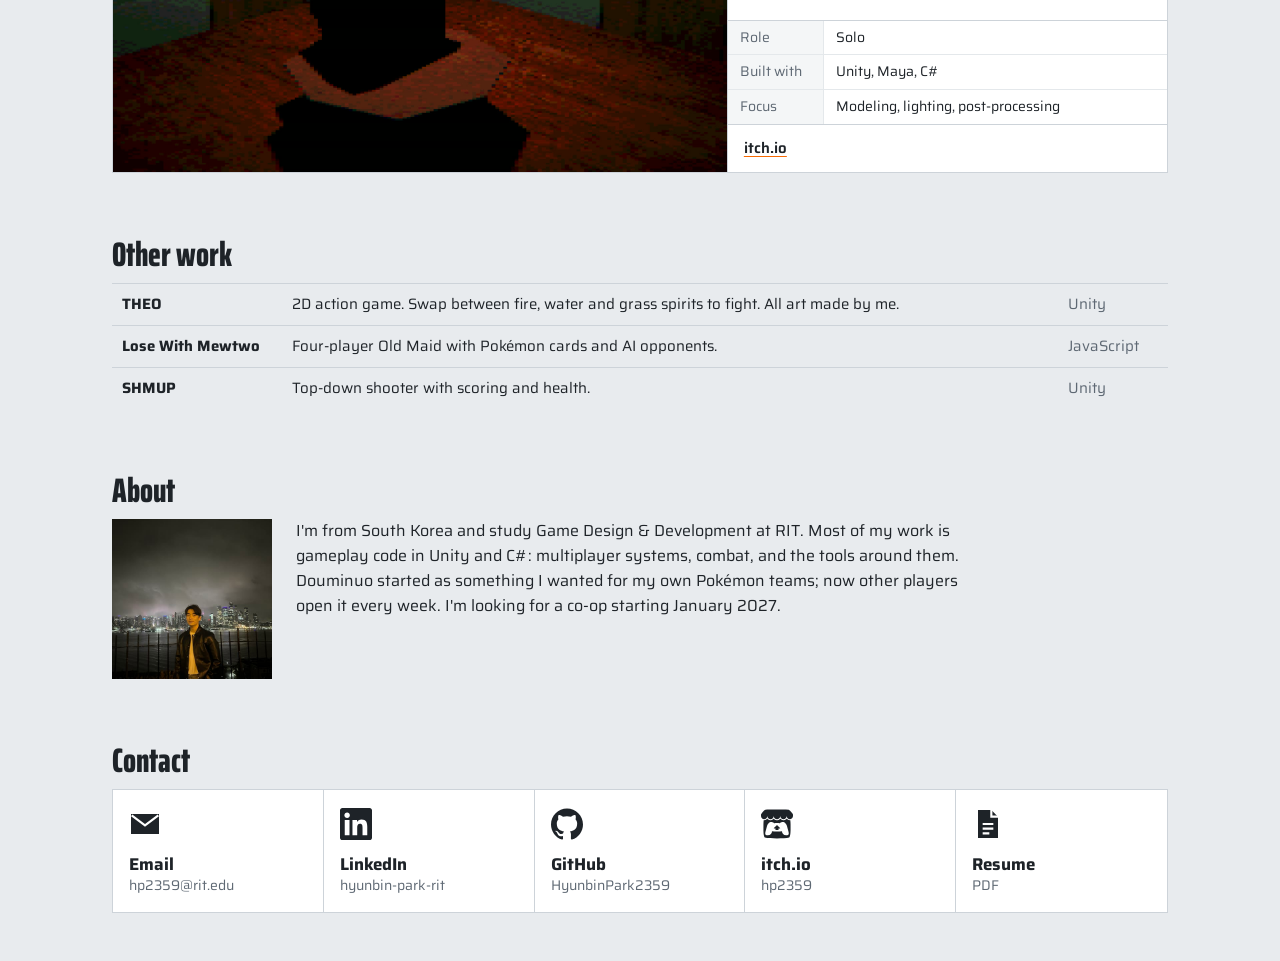
==== commit 22bbaecf: "Label Douminuo as a solo personal project and add pronunciation" ====
--- a/index.html
+++ b/index.html
@@ -29,7 +29,7 @@
         <h2><a href="douminuo.html">Douminuo</a></h2>
         <p class="blurb">A Chrome extension for smartnuo, a Korean competitive Pokémon site. It shows each team member's damage and bulk as you edit, saves sets to a box, and fills the damage calculator for you.</p>
         <dl class="insp">
-          <dt>Role</dt><dd>Solo project</dd>
+          <dt>Role</dt><dd>Solo personal project</dd>
           <dt>Built with</dt><dd>JavaScript, Chrome extension APIs</dd>
           <dt>Status</dt><dd>Live, 12 releases</dd>
           <dt>Players</dt><dd>~160 weekly (Oct 2026)</dd>
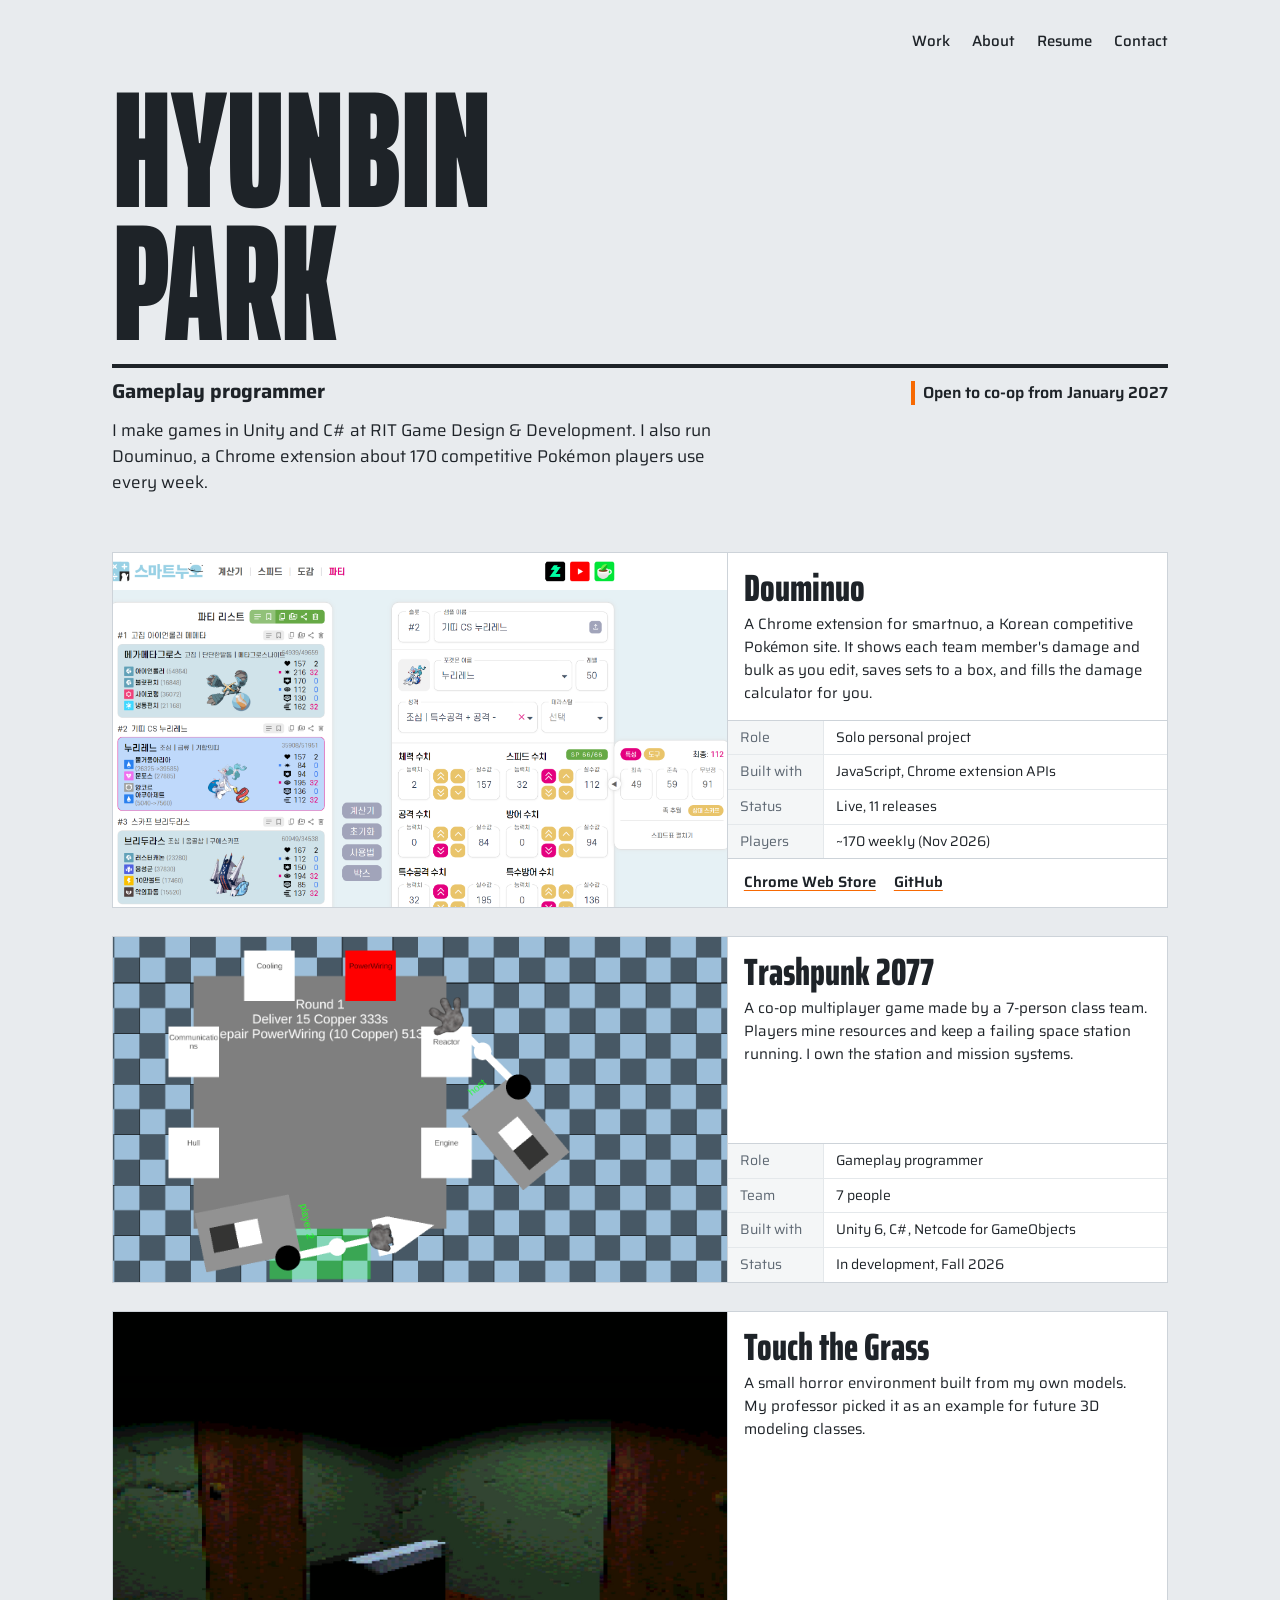
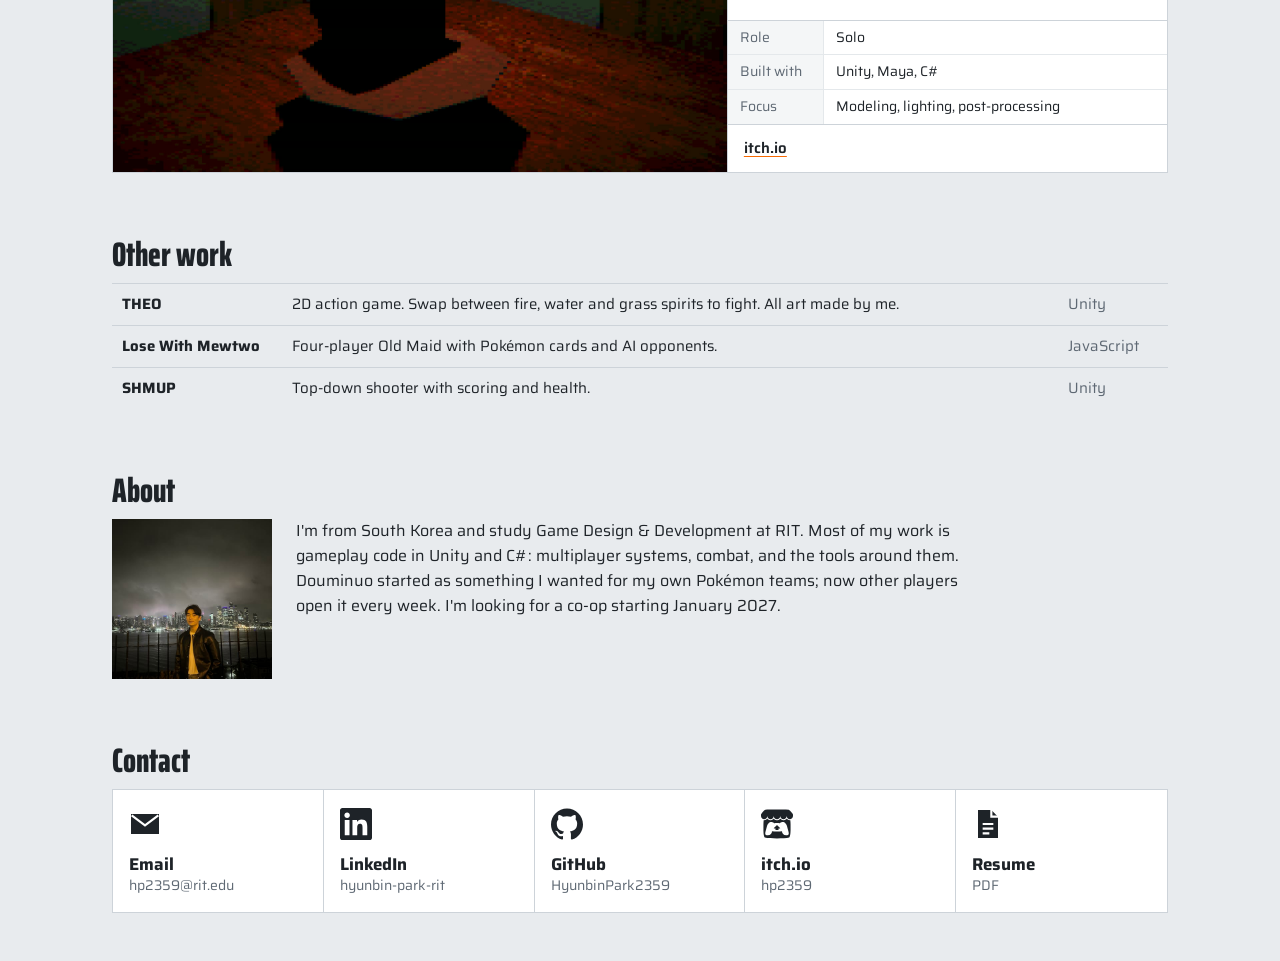
==== commit 07a0b0c2: "Update Douminuo figures: 11 releases, ~170 weekly players (Nov 2026) Co-Authored-By: Claude Opus 5.5" ====
--- a/index.html
+++ b/index.html
@@ -18,7 +18,7 @@
   <header class="hero">
     <h1 class="name">Hyunbin<br> Park</h1>
     <div class="hero-row"><span class="role">Gameplay programmer</span><span class="avail">Open to co-op from January 2027</span></div>
-    <p class="lede">I make games in Unity and C# at RIT Game Design &amp; Development. I also run Douminuo, a Chrome extension about 160 competitive Pokémon players use every week.</p>
+    <p class="lede">I make games in Unity and C# at RIT Game Design &amp; Development. I also run Douminuo, a Chrome extension about 170 competitive Pokémon players use every week.</p>
   </header>
 
   <main>
@@ -31,8 +31,8 @@
         <dl class="insp">
           <dt>Role</dt><dd>Solo personal project</dd>
           <dt>Built with</dt><dd>JavaScript, Chrome extension APIs</dd>
-          <dt>Status</dt><dd>Live, 12 releases</dd>
-          <dt>Players</dt><dd>~160 weekly (Oct 2026)</dd>
+          <dt>Status</dt><dd>Live, 11 releases</dd>
+          <dt>Players</dt><dd>~170 weekly (Nov 2026)</dd>
         </dl>
         <div class="more"><a href="https://chromewebstore.google.com/detail/bmgohocnliecjcefhnaakbdcfjcdmoan" target="_blank" rel="noopener">Chrome Web Store</a><a href="https://github.com/douminuo/douminuo/blob/main/README.en.md" target="_blank" rel="noopener">GitHub</a></div>
       </div>
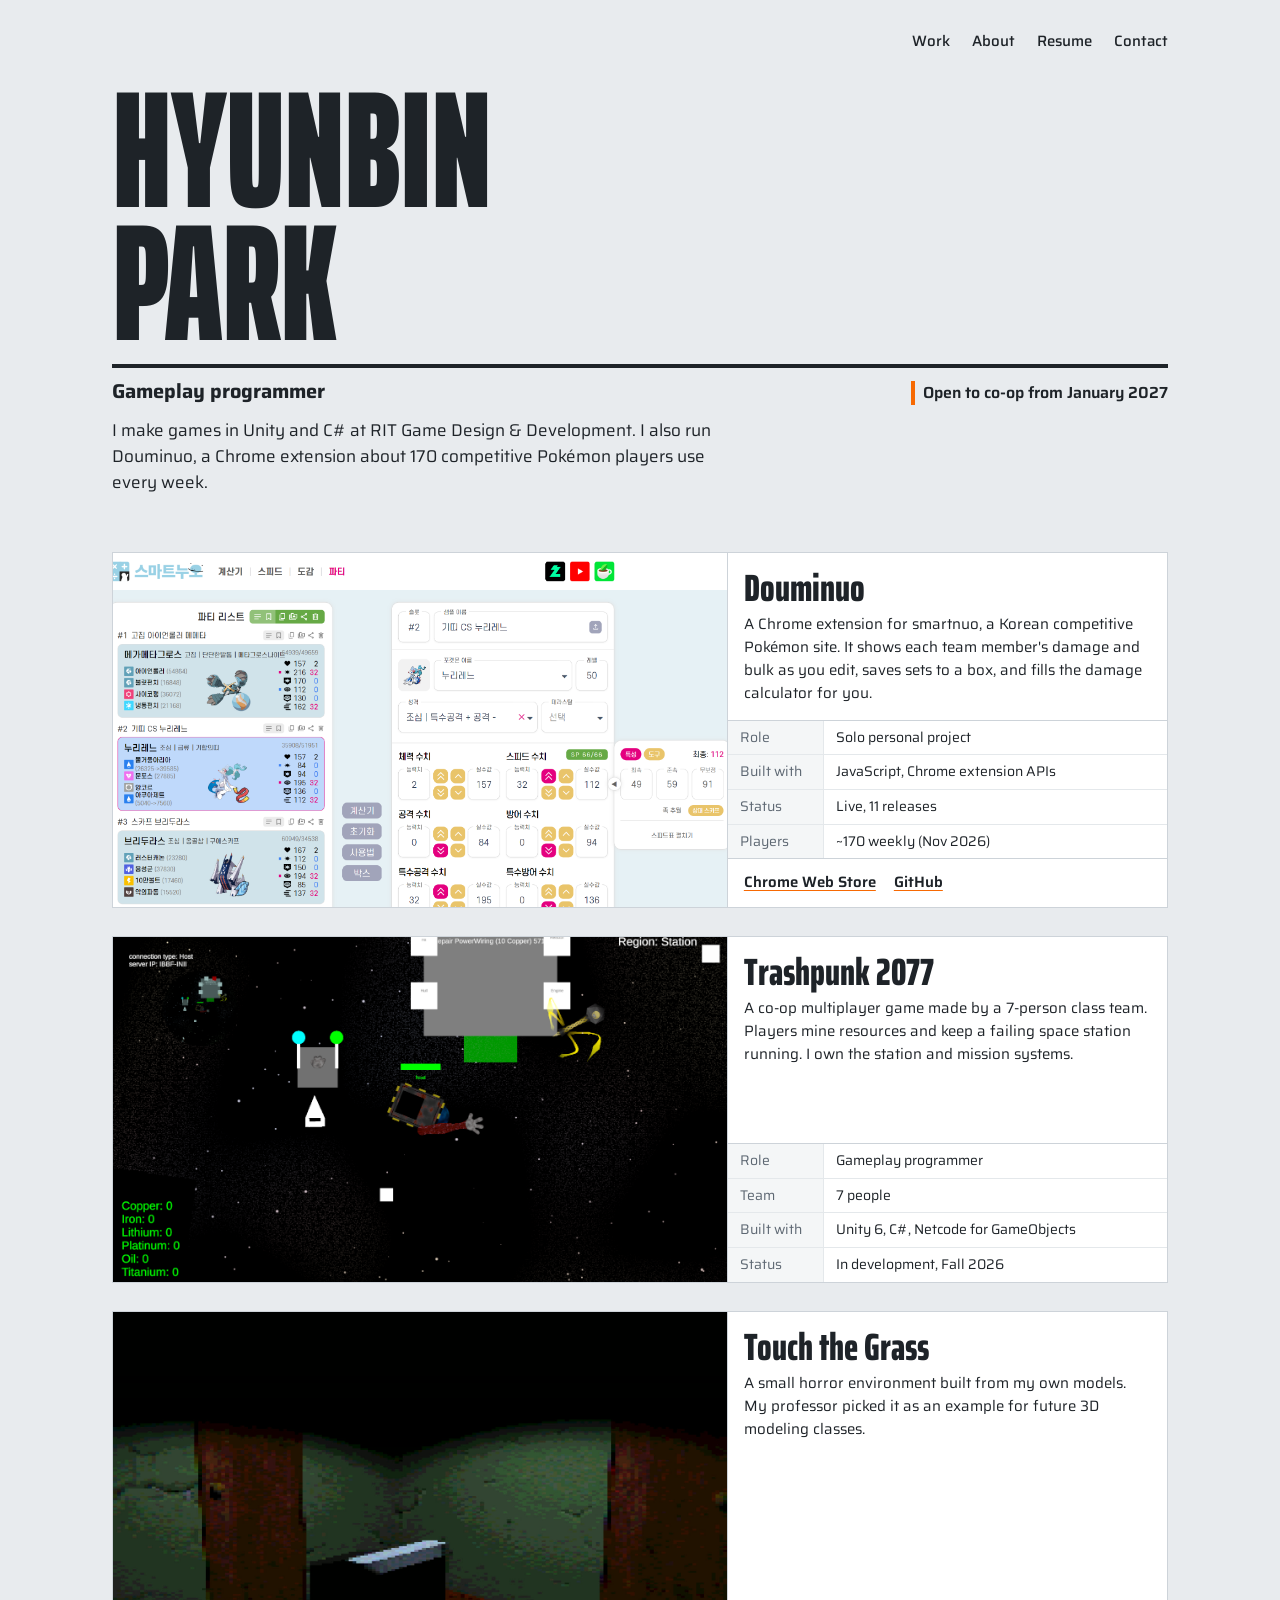
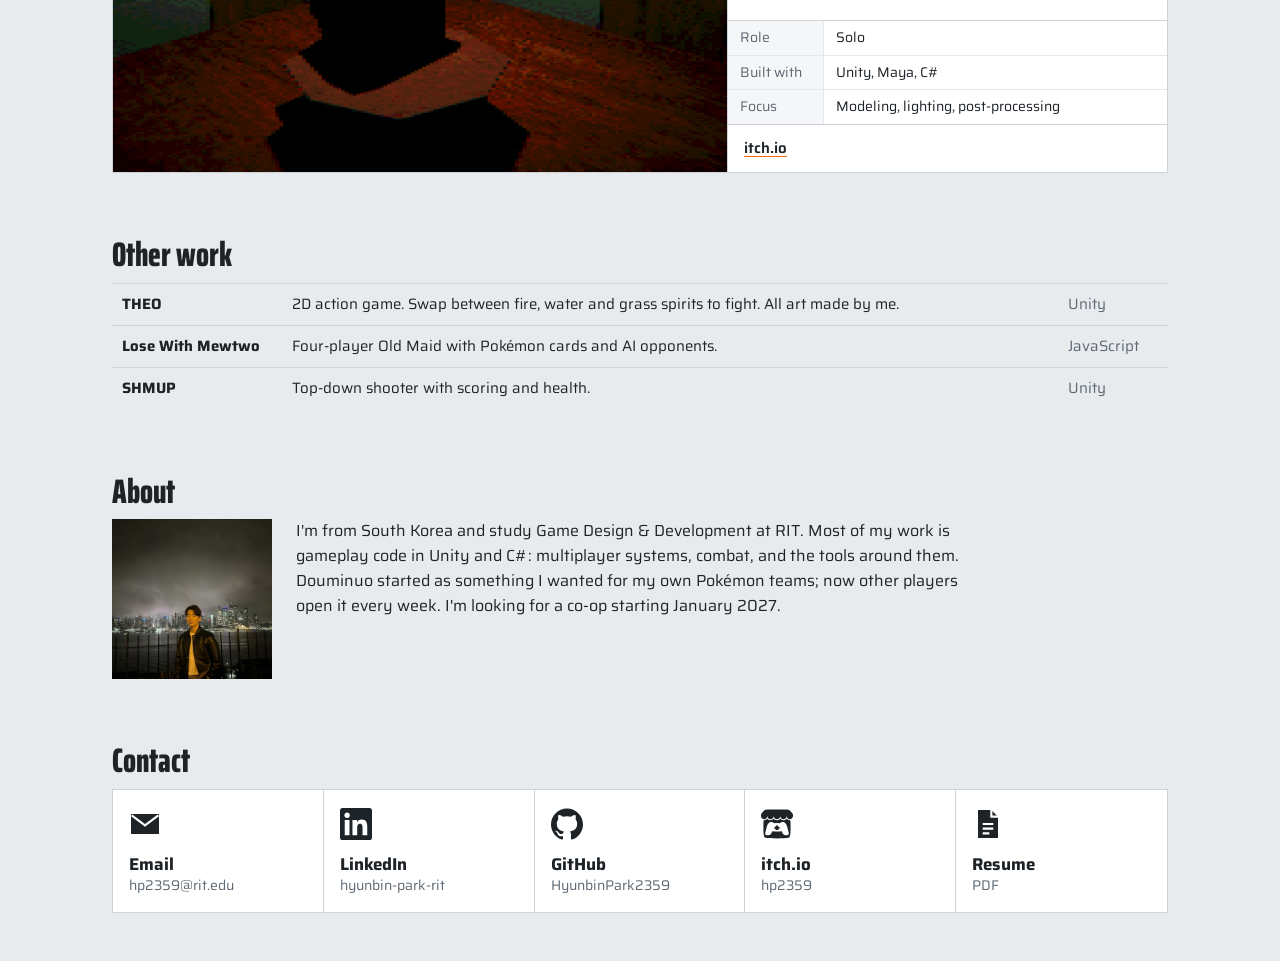
==== commit 234791b6: "Update Trashpunk 2077 screenshot to the latest build Co-Authored-By: Claude Opus 5.5 <noreply@anthro" ====
--- a/index.html
+++ b/index.html
@@ -39,7 +39,7 @@
     </article>
 
     <article class="proj">
-      <div class="media"><img src="assets/trashpunk.png" alt="Trashpunk 2077 prototype: two players at the space station, with a broken PowerWiring system and the round's delivery and repair missions" width="1494" height="840"></div>
+      <div class="media"><img src="assets/trashpunk.png" alt="Trashpunk 2077 prototype: the host player at the space station, with a PowerWiring repair mission and resource counters" width="1456" height="819"></div>
       <div class="side">
         <h2><a href="trashpunk-2077.html">Trashpunk 2077</a></h2>
         <p class="blurb">A co-op multiplayer game made by a 7-person class team. Players mine resources and keep a failing space station running. I own the station and mission systems.</p>
